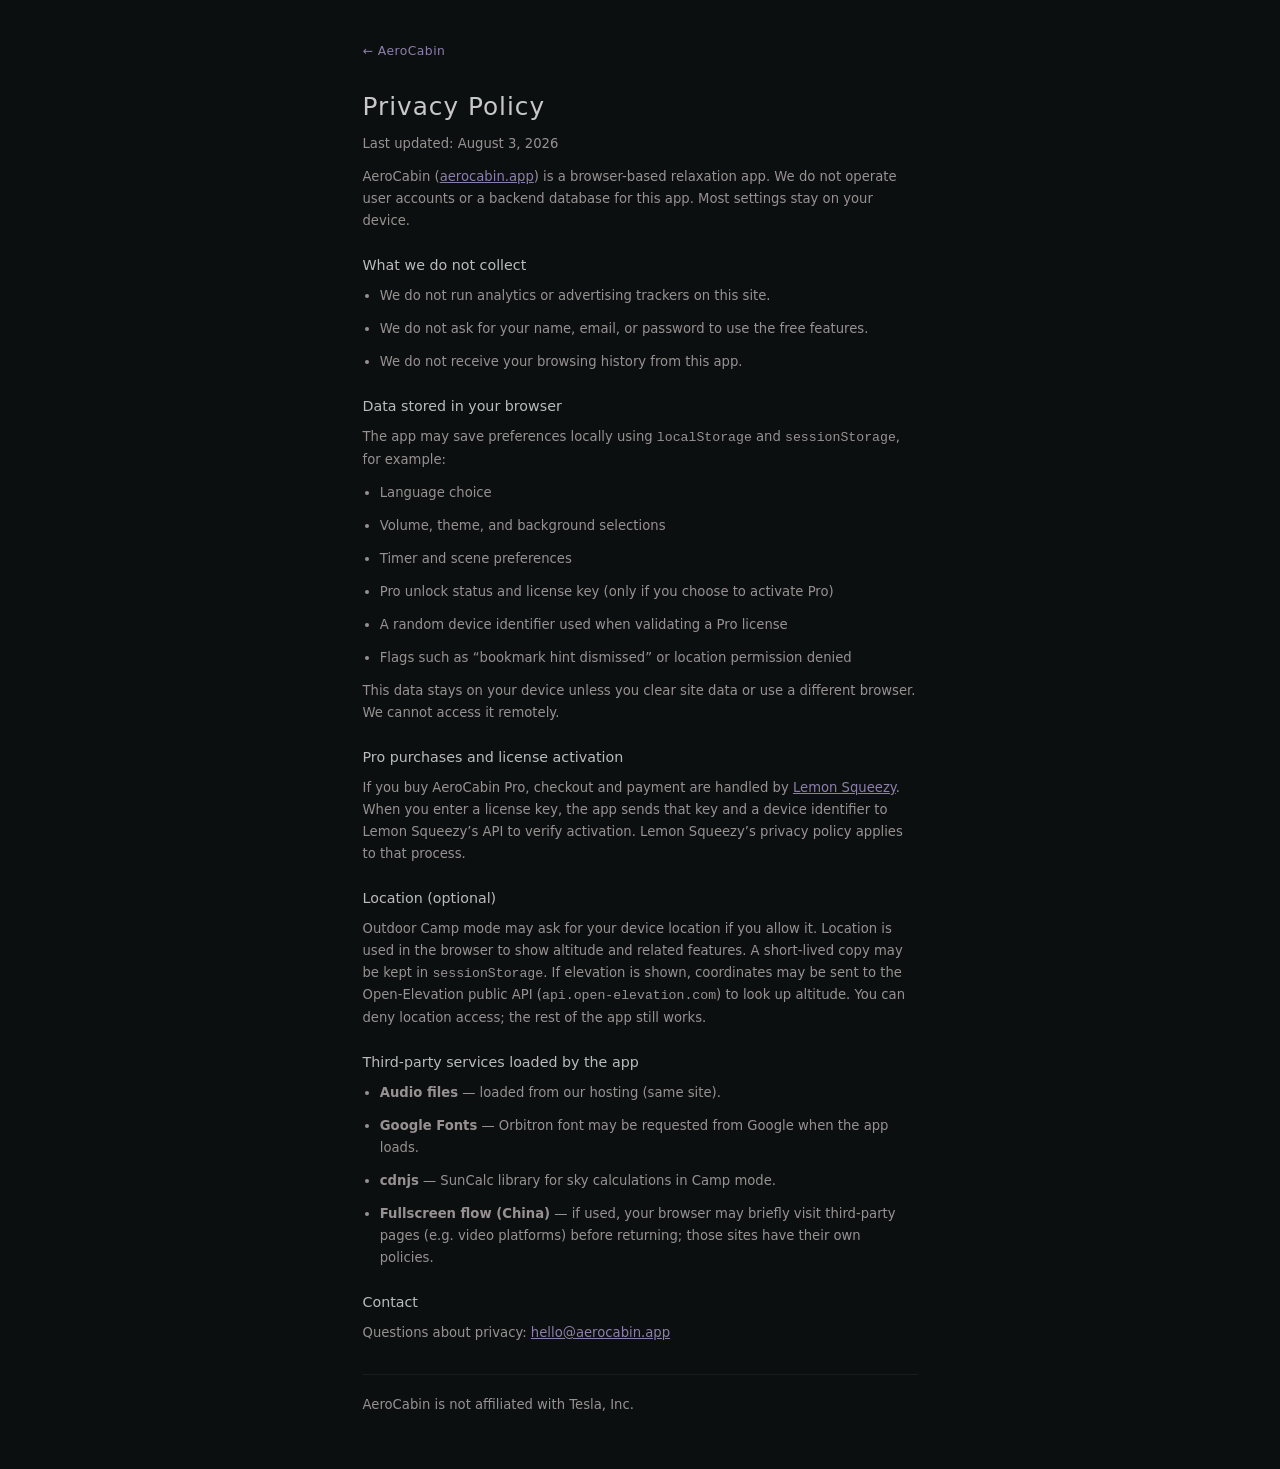
==== privacy/index.html @ 3e130847 "feat: 首页品牌优化、页脚与倒计时/壁纸误触修复 统一 AeroCabin 首页文案与布局，语言切换与页脚固定定位；独立壁纸选择器避免车机误触；新增 Privacy/Terms 页面。  Co-a" ====
<!DOCTYPE html>
<html lang="en">
<head>
  <meta charset="UTF-8">
  <meta name="viewport" content="width=device-width, initial-scale=1.0">
  <meta name="theme-color" content="#0c0f0f">
  <title>Privacy · AeroCabin</title>
  <link rel="stylesheet" href="/css/legal.css">
</head>
<body>
  <main class="legal-page">
    <a href="/" class="legal-back">← AeroCabin</a>
    <h1>Privacy Policy</h1>
    <p class="legal-updated">Last updated: August 3, 2026</p>

    <p>AeroCabin (<a href="https://aerocabin.app">aerocabin.app</a>) is a browser-based relaxation app. We do not operate user accounts or a backend database for this app. Most settings stay on your device.</p>

    <h2>What we do not collect</h2>
    <ul>
      <li>We do not run analytics or advertising trackers on this site.</li>
      <li>We do not ask for your name, email, or password to use the free features.</li>
      <li>We do not receive your browsing history from this app.</li>
    </ul>

    <h2>Data stored in your browser</h2>
    <p>The app may save preferences locally using <code>localStorage</code> and <code>sessionStorage</code>, for example:</p>
    <ul>
      <li>Language choice</li>
      <li>Volume, theme, and background selections</li>
      <li>Timer and scene preferences</li>
      <li>Pro unlock status and license key (only if you choose to activate Pro)</li>
      <li>A random device identifier used when validating a Pro license</li>
      <li>Flags such as “bookmark hint dismissed” or location permission denied</li>
    </ul>
    <p>This data stays on your device unless you clear site data or use a different browser. We cannot access it remotely.</p>

    <h2>Pro purchases and license activation</h2>
    <p>If you buy AeroCabin Pro, checkout and payment are handled by <a href="https://www.lemonsqueezy.com" rel="noopener noreferrer">Lemon Squeezy</a>. When you enter a license key, the app sends that key and a device identifier to Lemon Squeezy’s API to verify activation. Lemon Squeezy’s privacy policy applies to that process.</p>

    <h2>Location (optional)</h2>
    <p>Outdoor Camp mode may ask for your device location if you allow it. Location is used in the browser to show altitude and related features. A short-lived copy may be kept in <code>sessionStorage</code>. If elevation is shown, coordinates may be sent to the Open-Elevation public API (<code>api.open-elevation.com</code>) to look up altitude. You can deny location access; the rest of the app still works.</p>

    <h2>Third-party services loaded by the app</h2>
    <ul>
      <li><strong>Audio files</strong> — loaded from our hosting (same site).</li>
      <li><strong>Google Fonts</strong> — Orbitron font may be requested from Google when the app loads.</li>
      <li><strong>cdnjs</strong> — SunCalc library for sky calculations in Camp mode.</li>
      <li><strong>Fullscreen flow (China)</strong> — if used, your browser may briefly visit third-party pages (e.g. video platforms) before returning; those sites have their own policies.</li>
    </ul>

    <h2>Contact</h2>
    <p>Questions about privacy: <a href="mailto:hello@aerocabin.app">hello@aerocabin.app</a></p>

    <p class="legal-note">AeroCabin is not affiliated with Tesla, Inc.</p>
  </main>
</body>
</html>
---- css/legal.css ----
*, *::before, *::after { box-sizing: border-box; margin: 0; padding: 0; }

html, body {
  min-height: 100%;
  background: #0c0f0f;
  color: rgba(226, 226, 226, 0.88);
  font-family: system-ui, -apple-system, 'PingFang SC', 'Helvetica Neue', sans-serif;
  font-size: 15px;
  line-height: 1.65;
  -webkit-font-smoothing: antialiased;
}

.legal-page {
  max-width: 40rem;
  margin: 0 auto;
  padding: clamp(1.5rem, 4vw, 2.5rem) 1.5rem 3rem;
}

.legal-back {
  display: inline-block;
  margin-bottom: 1.75rem;
  font-size: 0.82rem;
  color: rgba(210, 187, 255, 0.55);
  text-decoration: none;
  letter-spacing: 0.04em;
}

.legal-back:hover { color: rgba(210, 187, 255, 0.85); }

.legal-page h1 {
  font-size: clamp(1.35rem, 3vw, 1.65rem);
  font-weight: 300;
  letter-spacing: 0.04em;
  margin-bottom: 0.35rem;
}

.legal-updated {
  font-size: 0.78rem;
  color: rgba(207, 196, 197, 0.45);
  margin-bottom: 1.75rem;
}

.legal-page h2 {
  font-size: 0.95rem;
  font-weight: 400;
  color: rgba(226, 226, 226, 0.82);
  margin: 1.5rem 0 0.5rem;
}

.legal-page p,
.legal-page li {
  font-size: 0.88rem;
  color: rgba(207, 196, 197, 0.72);
  margin-bottom: 0.75rem;
}

.legal-page ul {
  padding-left: 1.15rem;
  margin-bottom: 0.75rem;
}

.legal-page a {
  color: rgba(210, 187, 255, 0.65);
}

.legal-page a:hover { color: rgba(210, 187, 255, 0.9); }

.legal-note {
  margin-top: 2rem;
  padding-top: 1.25rem;
  border-top: 1px solid rgba(255, 255, 255, 0.06);
  font-size: 0.78rem;
  color: rgba(207, 196, 197, 0.42);
}
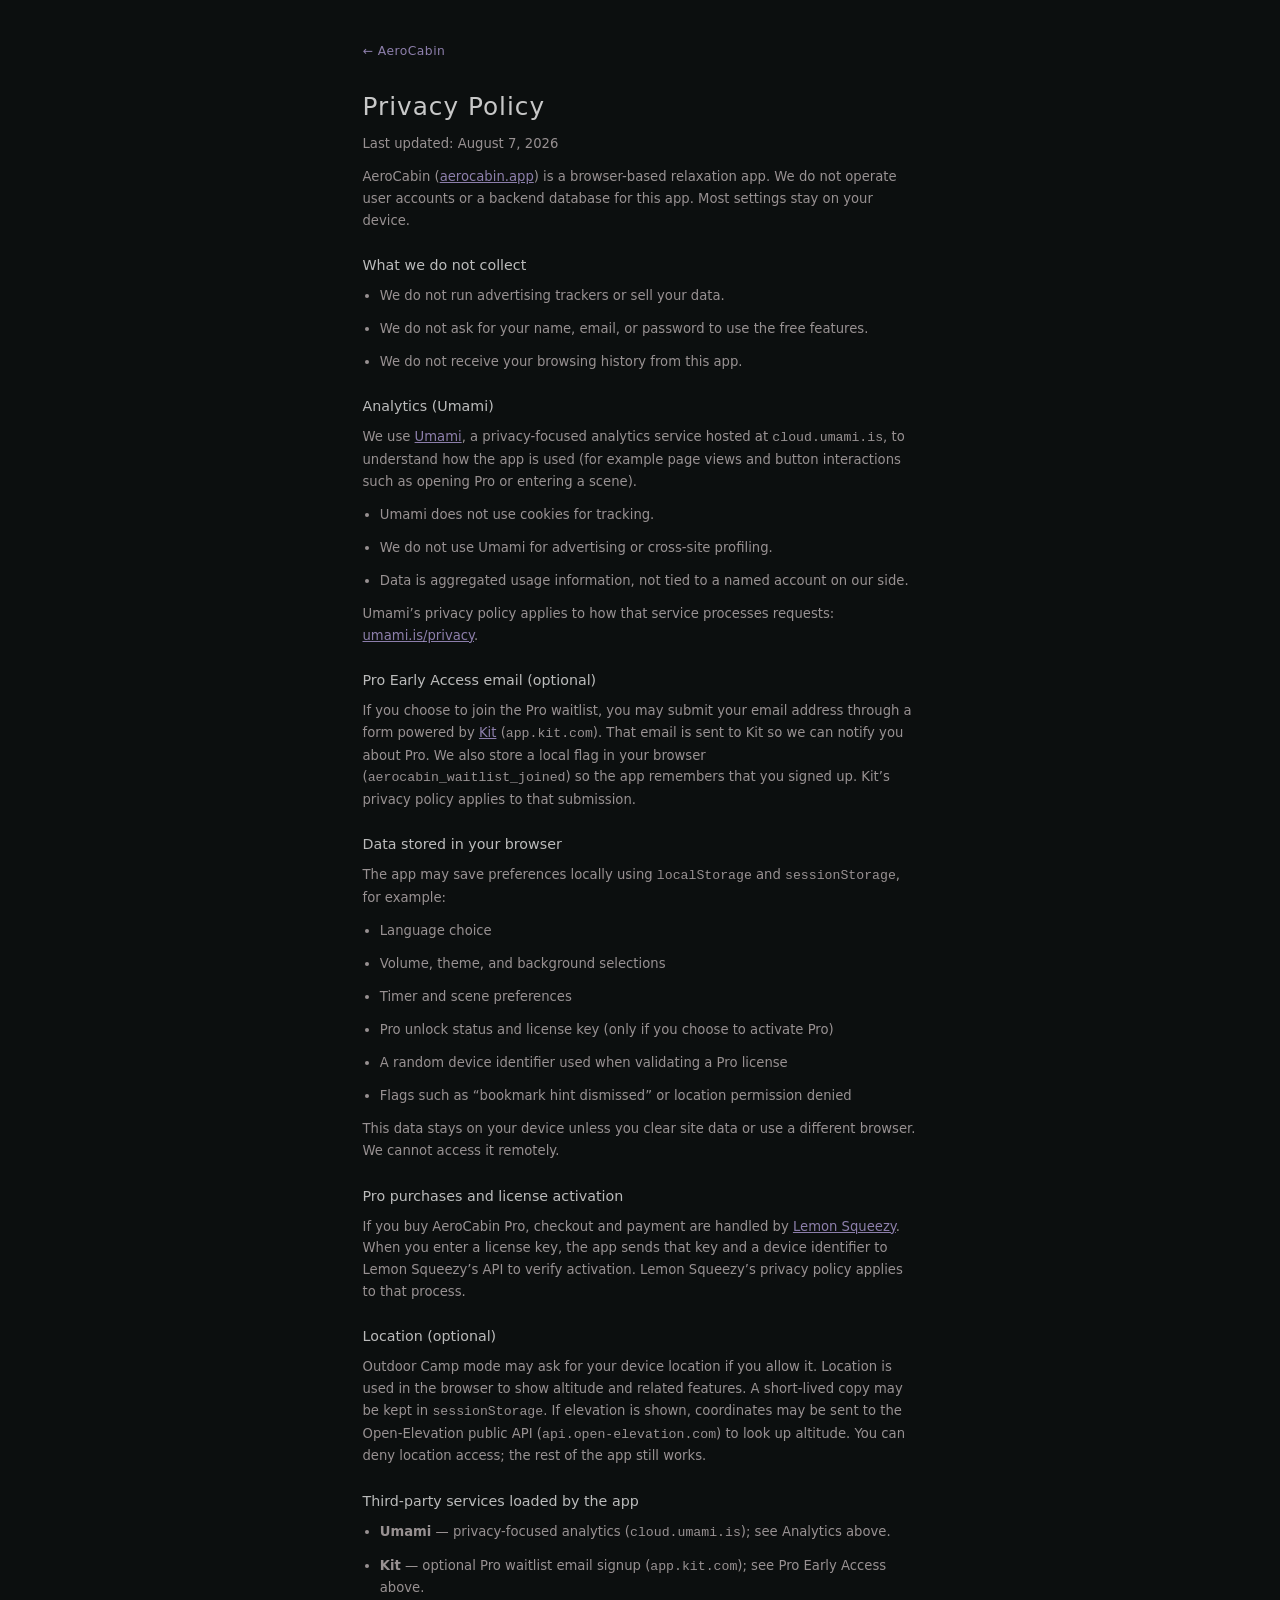
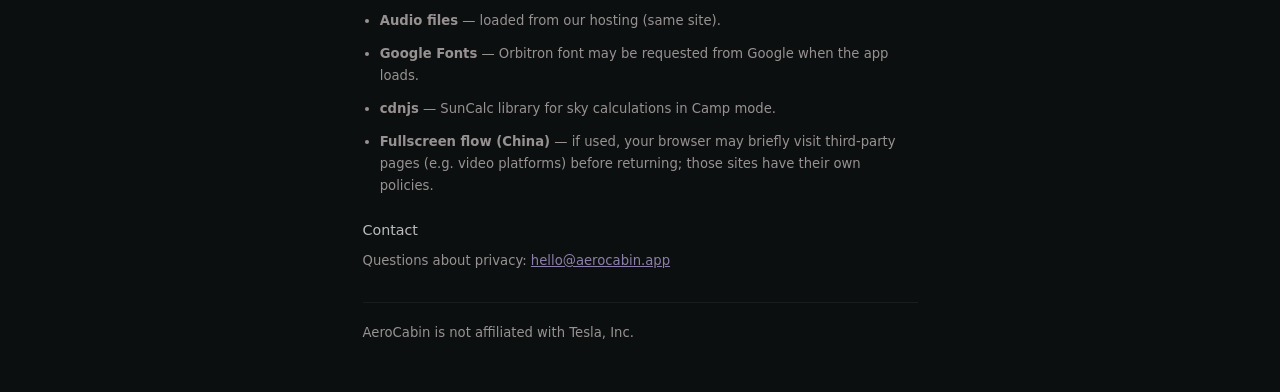
==== commit 50530b57: "docs: 更新隐私政策以说明 Umami 分析与 Kit 邮箱收集 Co-authored-by: Cursor <cursoragent@cursor.com>" ====
--- a/privacy/index.html
+++ b/privacy/index.html
@@ -6,21 +6,34 @@
   <meta name="theme-color" content="#0c0f0f">
   <title>Privacy · AeroCabin</title>
   <link rel="stylesheet" href="/css/legal.css">
+  <script defer src="https://cloud.umami.is/script.js" data-website-id="d08be28e-7d15-4e88-91e4-0f8fa352b8a3"></script>
 </head>
 <body>
   <main class="legal-page">
     <a href="/" class="legal-back">← AeroCabin</a>
     <h1>Privacy Policy</h1>
-    <p class="legal-updated">Last updated: August 3, 2026</p>
+    <p class="legal-updated">Last updated: August 7, 2026</p>
 
     <p>AeroCabin (<a href="https://aerocabin.app">aerocabin.app</a>) is a browser-based relaxation app. We do not operate user accounts or a backend database for this app. Most settings stay on your device.</p>
 
     <h2>What we do not collect</h2>
     <ul>
-      <li>We do not run analytics or advertising trackers on this site.</li>
+      <li>We do not run advertising trackers or sell your data.</li>
       <li>We do not ask for your name, email, or password to use the free features.</li>
       <li>We do not receive your browsing history from this app.</li>
     </ul>
+
+    <h2>Analytics (Umami)</h2>
+    <p>We use <a href="https://umami.is" rel="noopener noreferrer">Umami</a>, a privacy-focused analytics service hosted at <code>cloud.umami.is</code>, to understand how the app is used (for example page views and button interactions such as opening Pro or entering a scene).</p>
+    <ul>
+      <li>Umami does not use cookies for tracking.</li>
+      <li>We do not use Umami for advertising or cross-site profiling.</li>
+      <li>Data is aggregated usage information, not tied to a named account on our side.</li>
+    </ul>
+    <p>Umami’s privacy policy applies to how that service processes requests: <a href="https://umami.is/privacy" rel="noopener noreferrer">umami.is/privacy</a>.</p>
+
+    <h2>Pro Early Access email (optional)</h2>
+    <p>If you choose to join the Pro waitlist, you may submit your email address through a form powered by <a href="https://kit.com" rel="noopener noreferrer">Kit</a> (<code>app.kit.com</code>). That email is sent to Kit so we can notify you about Pro. We also store a local flag in your browser (<code>aerocabin_waitlist_joined</code>) so the app remembers that you signed up. Kit’s privacy policy applies to that submission.</p>
 
     <h2>Data stored in your browser</h2>
     <p>The app may save preferences locally using <code>localStorage</code> and <code>sessionStorage</code>, for example:</p>
@@ -42,6 +55,8 @@
 
     <h2>Third-party services loaded by the app</h2>
     <ul>
+      <li><strong>Umami</strong> — privacy-focused analytics (<code>cloud.umami.is</code>); see Analytics above.</li>
+      <li><strong>Kit</strong> — optional Pro waitlist email signup (<code>app.kit.com</code>); see Pro Early Access above.</li>
       <li><strong>Audio files</strong> — loaded from our hosting (same site).</li>
       <li><strong>Google Fonts</strong> — Orbitron font may be requested from Google when the app loads.</li>
       <li><strong>cdnjs</strong> — SunCalc library for sky calculations in Camp mode.</li>
